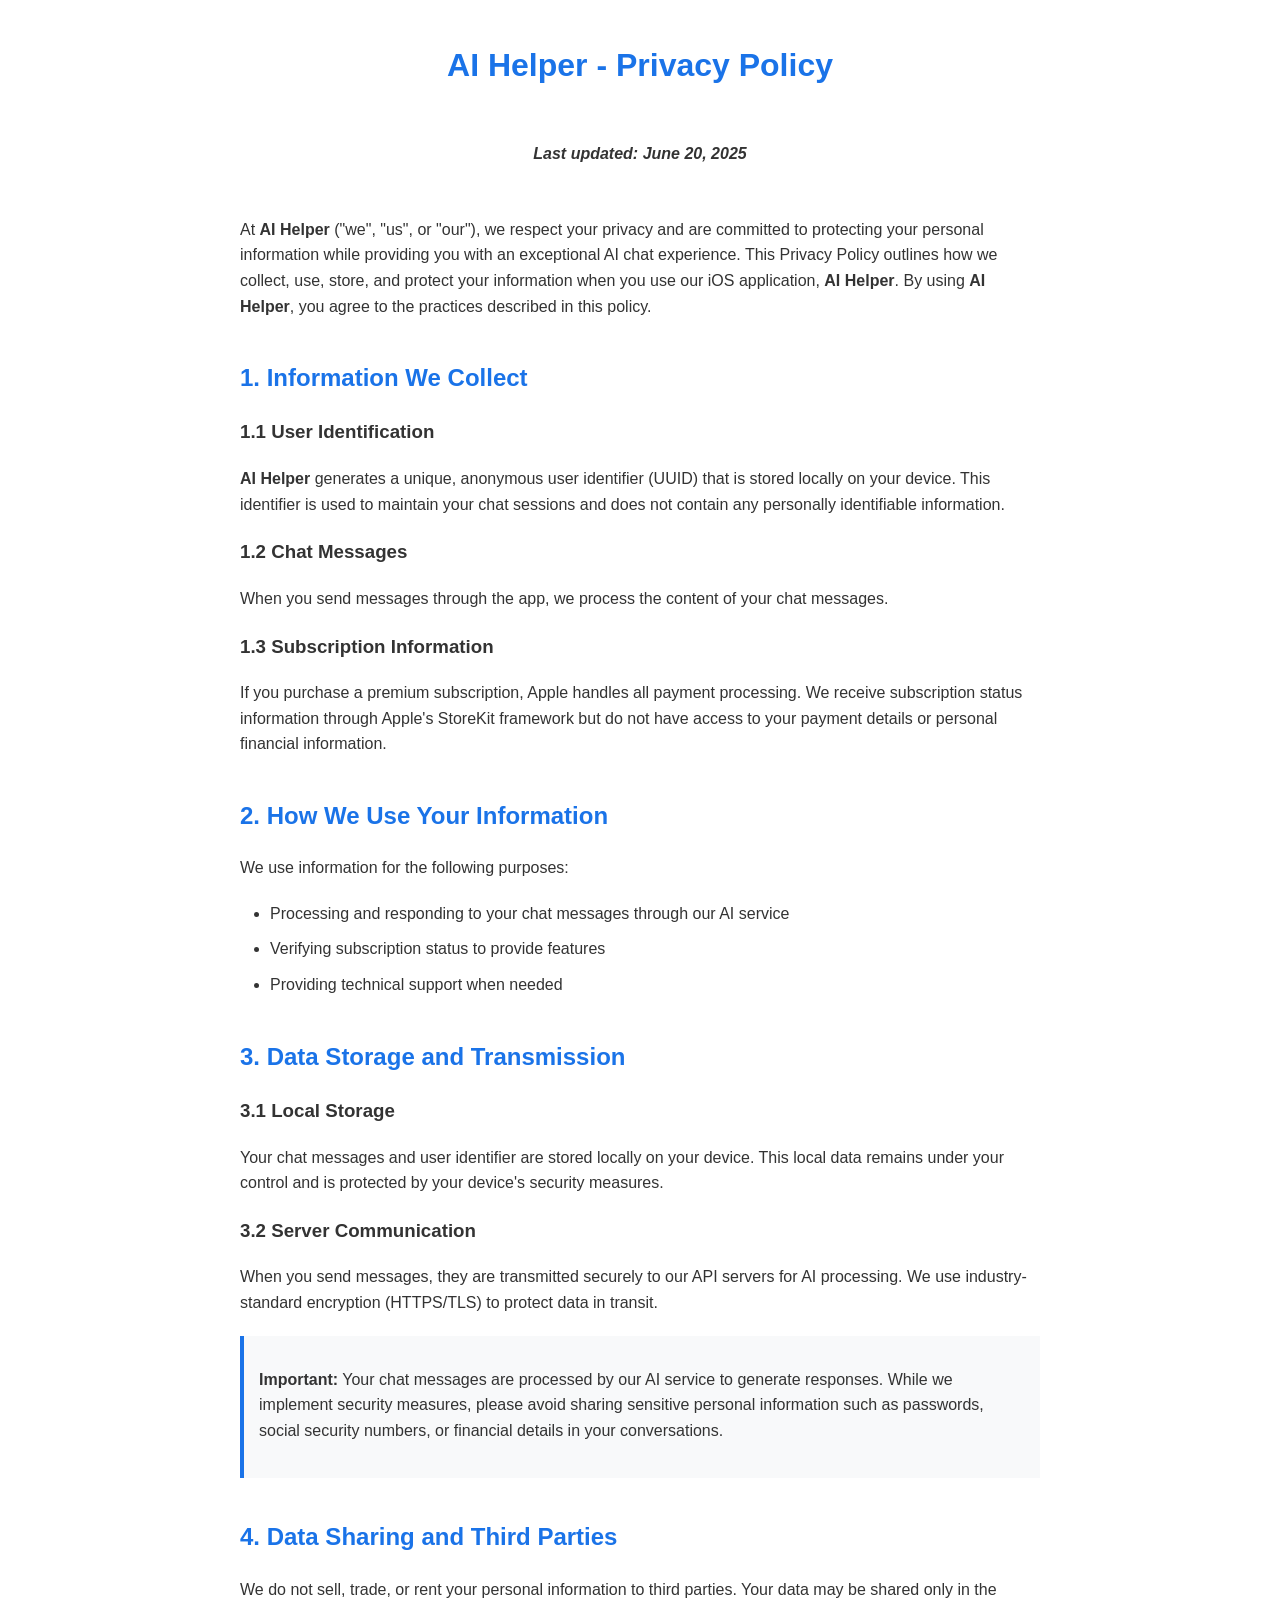
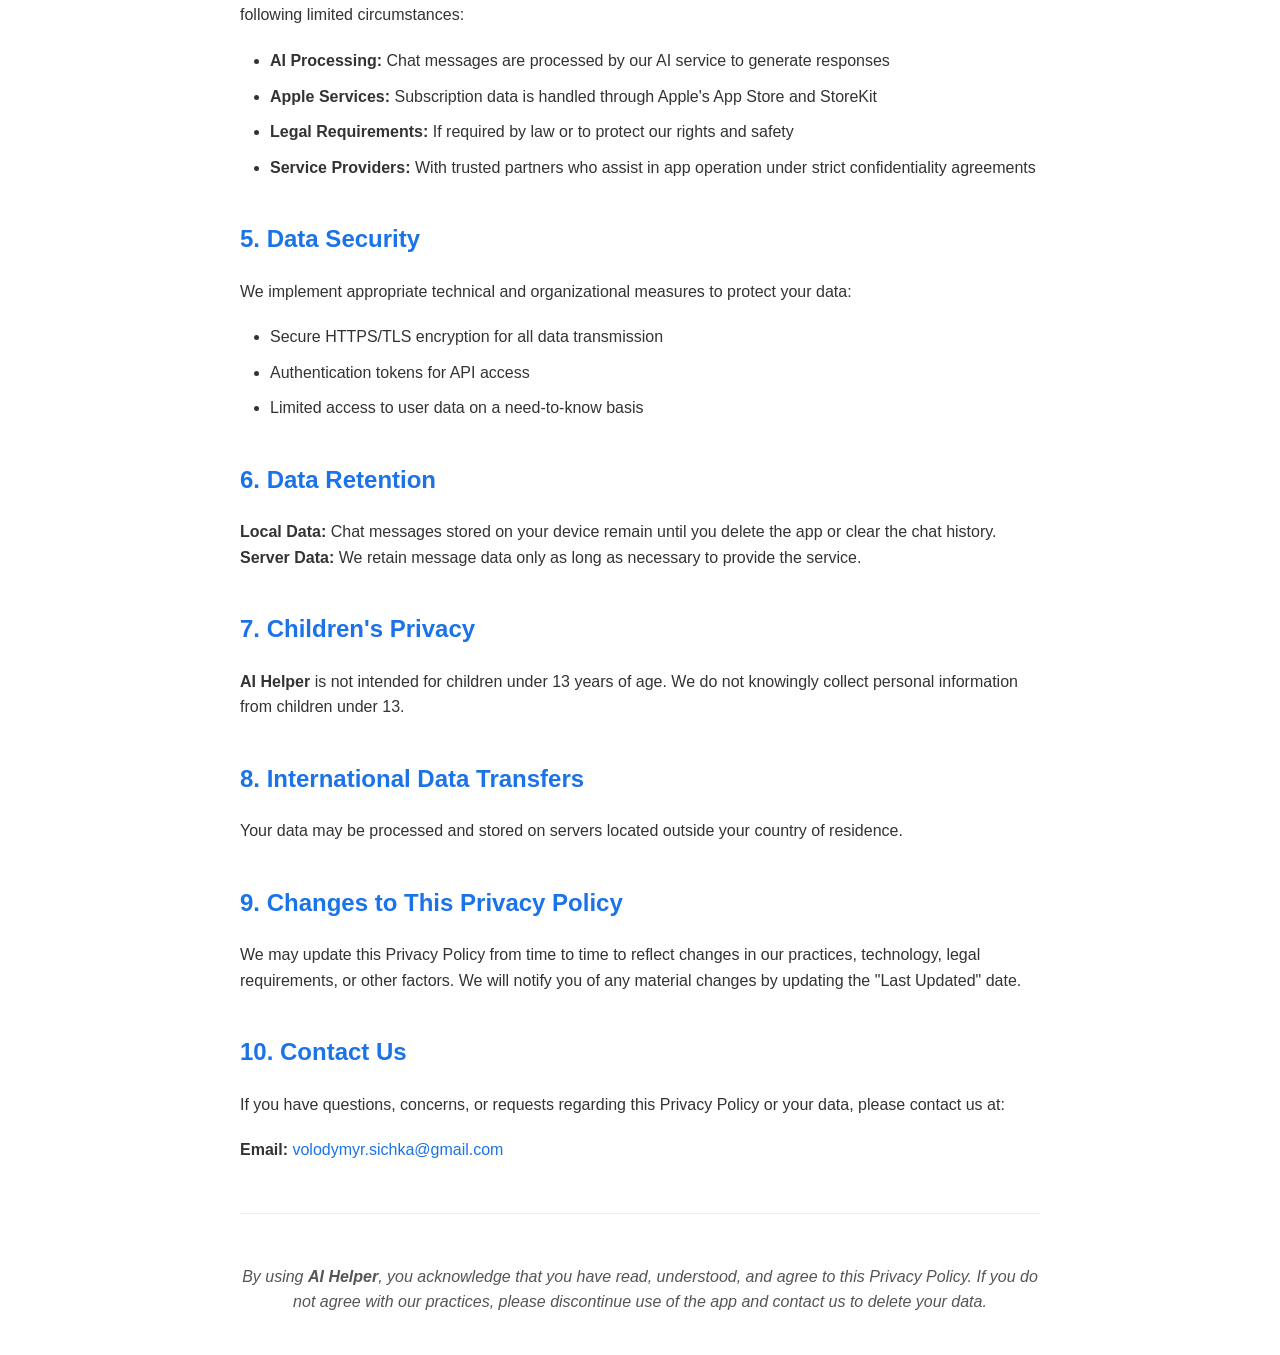
==== privacy-policy.html @ 9b52794e "Init." ====
<!DOCTYPE html>
<html lang="en">
  <head>
    <meta charset="UTF-8" />
    <meta name="viewport" content="width=device-width, initial-scale=1.0" />
    <title>AI Helper - Privacy Policy</title>
    <style>
      body {
        font-family: Arial, sans-serif;
        max-width: 800px;
        margin: 40px auto;
        padding: 0 40px;
        line-height: 1.6;
        color: #333;
      }
      h1,
      h2 {
        color: #1a73e8;
      }
      h1 {
        text-align: center;
        margin-bottom: 50px;
      }
      h2 {
        margin-top: 40px;
      }
      p {
        margin-bottom: 20px;
      }
      ul {
        margin-bottom: 20px;
        padding-left: 30px;
      }
      li {
        margin-bottom: 10px;
      }
      hr {
        margin: 50px 0;
        border: none;
        border-top: 1px solid #eee;
      }
      .last-updated {
        font-style: italic;
        text-align: center;
        margin-bottom: 50px;
      }
      .footer-note {
        font-style: italic;
        text-align: center;
        margin-top: 50px;
        color: #555;
      }
      a {
        color: #1a73e8;
        text-decoration: none;
      }
      a:hover {
        text-decoration: underline;
      }
      .highlight {
        background-color: #f8f9fa;
        padding: 15px;
        border-left: 4px solid #1a73e8;
        margin: 20px 0;
      }
    </style>
  </head>
  <body>
    <h1>AI Helper - Privacy Policy</h1>

    <p class="last-updated"><strong>Last updated: June 20, 2025</strong></p>

    <p>
      At <strong>AI Helper</strong> ("we", "us", or "our"), we respect your
      privacy and are committed to protecting your personal information while
      providing you with an exceptional AI chat experience. This Privacy Policy
      outlines how we collect, use, store, and protect your information when you
      use our iOS application, <strong>AI Helper</strong>. By using
      <strong>AI Helper</strong>, you agree to the practices described in this
      policy.
    </p>

    <h2>1. Information We Collect</h2>

    <h3>1.1 User Identification</h3>
    <p>
      <strong>AI Helper</strong> generates a unique, anonymous user identifier
      (UUID) that is stored locally on your device. This identifier is used to
      maintain your chat sessions and does not contain any personally
      identifiable information.
    </p>

    <h3>1.2 Chat Messages</h3>
    <p>
      When you send messages through the app, we process the content of your chat messages.
    </p>

    <h3>1.3 Subscription Information</h3>
    <p>
      If you purchase a premium subscription, Apple handles all payment
      processing. We receive subscription status information through Apple's
      StoreKit framework but do not have access to your payment details or
      personal financial information.
    </p>

    <h2>2. How We Use Your Information</h2>
    <p>
      We use information for the following purposes:
    </p>
    <ul>
      <li>
        Processing and responding to your chat messages through our AI service
      </li>
      <li>Verifying subscription status to provide features</li>
      <li>Providing technical support when needed</li>
    </ul>

    <h2>3. Data Storage and Transmission</h2>

    <h3>3.1 Local Storage</h3>
    <p>
      Your chat messages and user identifier are stored locally on your device.
      This local data remains under your control and is protected by your
      device's security measures.
    </p>

    <h3>3.2 Server Communication</h3>
    <p>
      When you send messages, they are transmitted securely to our API servers
      for AI processing. We use industry-standard
      encryption (HTTPS/TLS) to protect data in transit.
    </p>

    <div class="highlight">
      <p>
        <strong>Important:</strong> Your chat messages are processed by our AI
        service to generate responses. While we implement security measures,
        please avoid sharing sensitive personal information such as passwords,
        social security numbers, or financial details in your conversations.
      </p>
    </div>

    <h2>4. Data Sharing and Third Parties</h2>
    <p>
      We do not sell, trade, or rent your personal information to third parties.
      Your data may be shared only in the following limited circumstances:
    </p>
    <ul>
      <li>
        <strong>AI Processing:</strong> Chat messages are processed by our AI
        service to generate responses
      </li>
      <li>
        <strong>Apple Services:</strong> Subscription data is handled through
        Apple's App Store and StoreKit
      </li>
      <li>
        <strong>Legal Requirements:</strong> If required by law or to protect
        our rights and safety
      </li>
      <li>
        <strong>Service Providers:</strong> With trusted partners who assist in
        app operation under strict confidentiality agreements
      </li>
    </ul>

    <h2>5. Data Security</h2>
    <p>
      We implement appropriate technical and organizational measures to protect
      your data:
    </p>
    <ul>
      <li>Secure HTTPS/TLS encryption for all data transmission</li>
      <li>Authentication tokens for API access</li>
      <li>Limited access to user data on a need-to-know basis</li>
    </ul>

    <h2>6. Data Retention</h2>
    <p>
      <strong>Local Data:</strong> Chat messages stored on your device remain
      until you delete the app or clear the chat history.<br />
      <strong>Server Data:</strong> We retain message data only as long as
      necessary to provide the service.
    </p>

    <h2>7. Children's Privacy</h2>
    <p>
      <strong>AI Helper</strong> is not intended for children under 13 years of
      age. We do not knowingly collect personal information from children under
      13.
    </p>

    <h2>8. International Data Transfers</h2>
    <p>
      Your data may be processed and stored on servers located outside your
      country of residence.
    </p>

    <h2>9. Changes to This Privacy Policy</h2>
    <p>
      We may update this Privacy Policy from time to time to reflect changes in
      our practices, technology, legal requirements, or other factors. We will
      notify you of any material changes by updating the "Last Updated" date.
    </p>

    <h2>10. Contact Us</h2>
    <p>
      If you have questions, concerns, or requests regarding this Privacy Policy
      or your data, please contact us at:
    </p>
    <p>
      <strong>Email:</strong>
      <a href="mailto:volodymyr.sichka@gmail.com">volodymyr.sichka@gmail.com</a
      >
    </p>

    <hr />

    <p class="footer-note">
      <em>
        By using <strong>AI Helper</strong>, you acknowledge that you have read,
        understood, and agree to this Privacy Policy. If you do not agree with
        our practices, please discontinue use of the app and contact us to
        delete your data.
      </em>
    </p>
  </body>
</html>
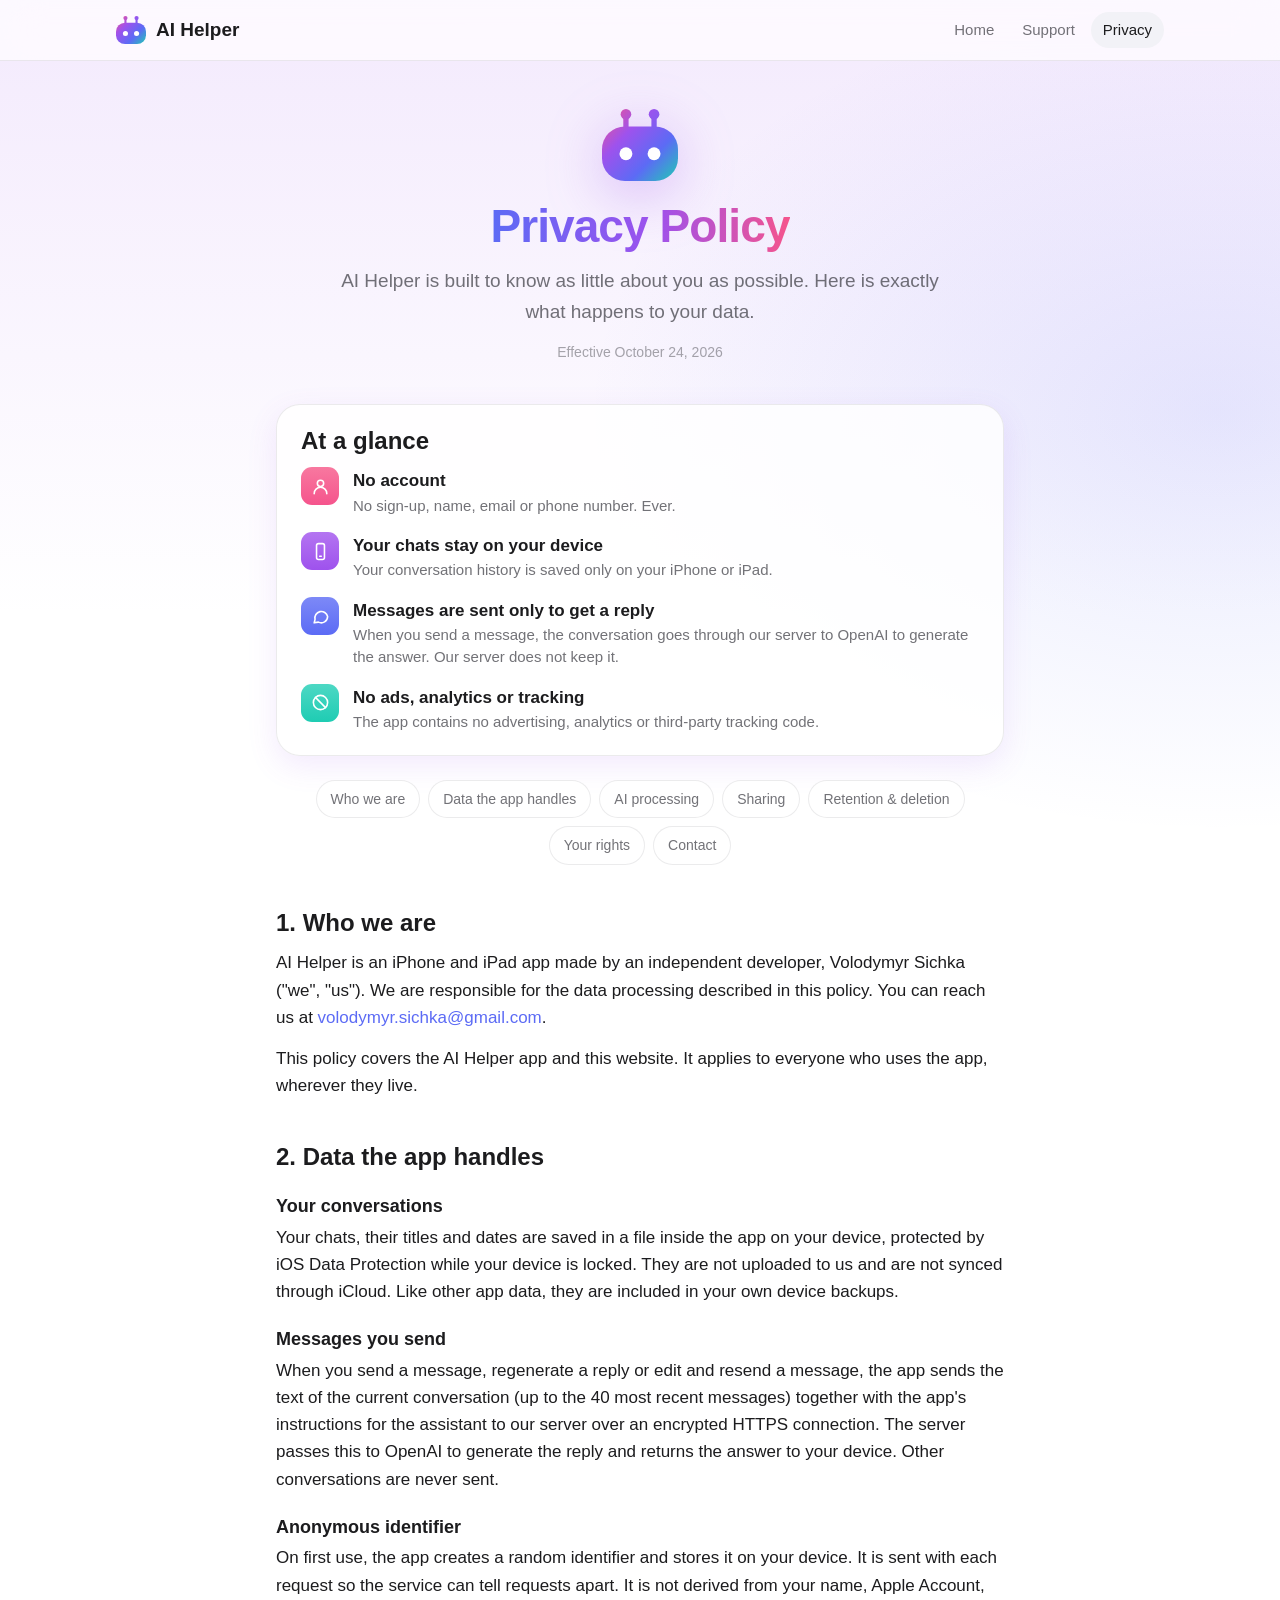
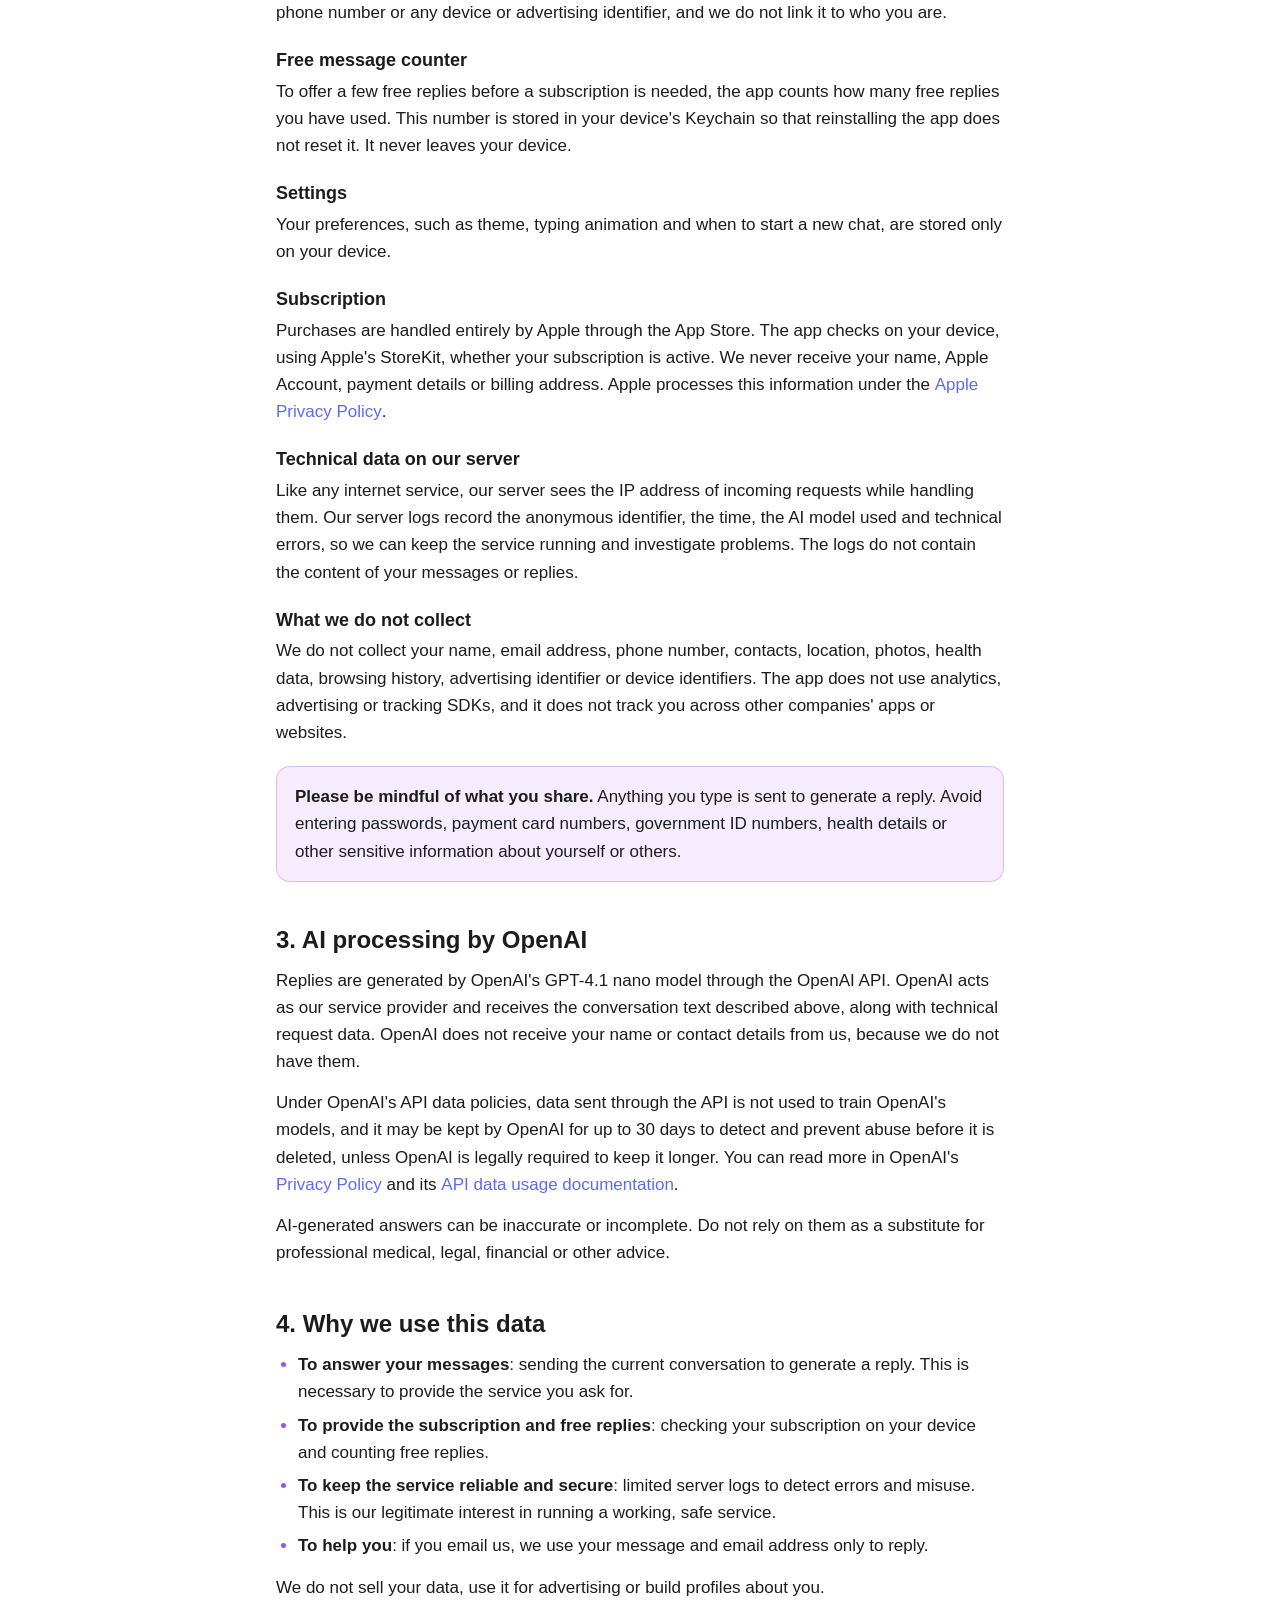
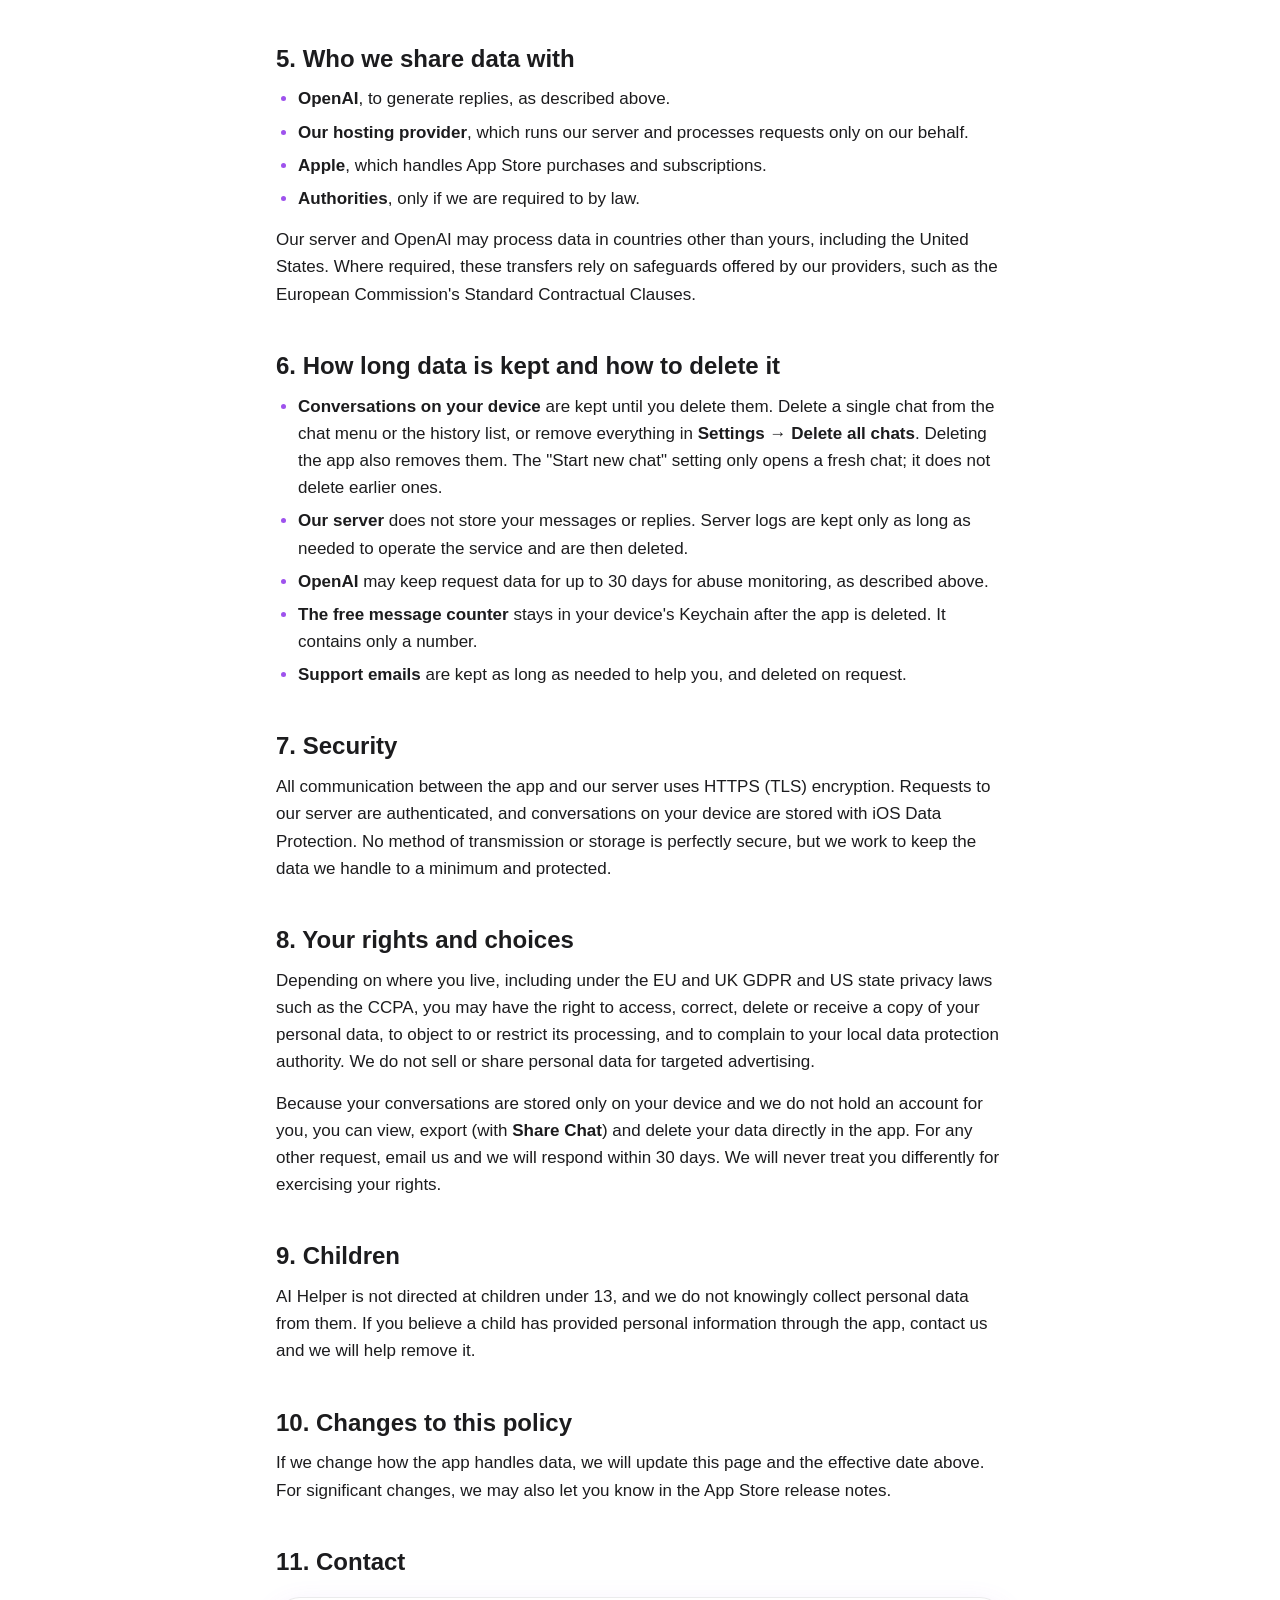
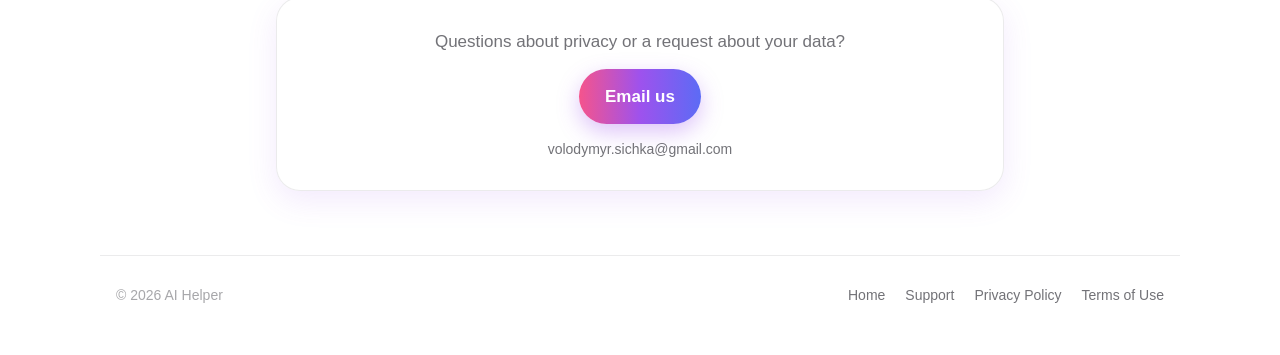
==== commit 932f3d1d: "Redesign privacy policy and support, add marketing page Match the app's brand palette, mascot and li" ====
--- a/privacy-policy.html
+++ b/privacy-policy.html
@@ -2,227 +2,170 @@
 <html lang="en">
   <head>
     <meta charset="UTF-8" />
-    <meta name="viewport" content="width=device-width, initial-scale=1.0" />
-    <title>AI Helper - Privacy Policy</title>
-    <style>
-      body {
-        font-family: Arial, sans-serif;
-        max-width: 800px;
-        margin: 40px auto;
-        padding: 0 40px;
-        line-height: 1.6;
-        color: #333;
-      }
-      h1,
-      h2 {
-        color: #1a73e8;
-      }
-      h1 {
-        text-align: center;
-        margin-bottom: 50px;
-      }
-      h2 {
-        margin-top: 40px;
-      }
-      p {
-        margin-bottom: 20px;
-      }
-      ul {
-        margin-bottom: 20px;
-        padding-left: 30px;
-      }
-      li {
-        margin-bottom: 10px;
-      }
-      hr {
-        margin: 50px 0;
-        border: none;
-        border-top: 1px solid #eee;
-      }
-      .last-updated {
-        font-style: italic;
-        text-align: center;
-        margin-bottom: 50px;
-      }
-      .footer-note {
-        font-style: italic;
-        text-align: center;
-        margin-top: 50px;
-        color: #555;
-      }
-      a {
-        color: #1a73e8;
-        text-decoration: none;
-      }
-      a:hover {
-        text-decoration: underline;
-      }
-      .highlight {
-        background-color: #f8f9fa;
-        padding: 15px;
-        border-left: 4px solid #1a73e8;
-        margin: 20px 0;
-      }
-    </style>
+    <meta name="viewport" content="width=device-width, initial-scale=1" />
+    <title>Privacy Policy · AI Helper</title>
+    <meta name="description" content="How AI Helper handles your data: no account, conversations stay on your device, and messages are sent only to generate replies." />
+    <meta name="theme-color" content="#ffffff" media="(prefers-color-scheme: light)" />
+    <meta name="theme-color" content="#000000" media="(prefers-color-scheme: dark)" />
+    <link rel="icon" type="image/svg+xml" href="assets/mascot.svg" />
+    <link rel="apple-touch-icon" href="assets/apple-touch-icon.png" />
+    <link rel="stylesheet" href="assets/style.css" />
   </head>
   <body>
-    <h1>AI Helper - Privacy Policy</h1>
+    <header class="site-header">
+      <div class="inner">
+        <a class="brand" href="marketing.html"><img src="assets/mascot.svg" alt="" /><span>AI Helper</span></a>
+        <nav class="site-nav" aria-label="Main">
+          <a href="marketing.html">Home</a>
+          <a href="support.html">Support</a>
+          <a href="privacy-policy.html" aria-current="page">Privacy</a>
+        </nav>
+      </div>
+    </header>
 
-    <p class="last-updated"><strong>Last updated: June 20, 2025</strong></p>
+    <main class="page">
+      <div class="page-hero">
+        <img class="mascot" src="assets/mascot.svg" alt="" />
+        <h1><span class="gradient-text">Privacy Policy</span></h1>
+        <p class="lead">AI Helper is built to know as little about you as possible. Here is exactly what happens to your data.</p>
+        <p class="meta">Effective October 24, 2026</p>
+      </div>
 
-    <p>
-      At <strong>AI Helper</strong> ("we", "us", or "our"), we respect your
-      privacy and are committed to protecting your personal information while
-      providing you with an exceptional AI chat experience. This Privacy Policy
-      outlines how we collect, use, store, and protect your information when you
-      use our iOS application, <strong>AI Helper</strong>. By using
-      <strong>AI Helper</strong>, you agree to the practices described in this
-      policy.
-    </p>
+      <section class="card" aria-labelledby="glance">
+        <h2 id="glance">At a glance</h2>
+        <ul class="feature-list">
+          <li>
+            <span class="icon-tile tile-pink" aria-hidden="true">
+              <svg viewBox="0 0 24 24" fill="none" stroke="currentColor" stroke-width="2" stroke-linecap="round" stroke-linejoin="round"><circle cx="12" cy="8" r="4" /><path d="M4 21a8 8 0 0 1 16 0" /></svg>
+            </span>
+            <span><span class="title">No account</span><span class="subtitle">No sign-up, name, email or phone number. Ever.</span></span>
+          </li>
+          <li>
+            <span class="icon-tile tile-purple" aria-hidden="true">
+              <svg viewBox="0 0 24 24" fill="none" stroke="currentColor" stroke-width="2" stroke-linecap="round" stroke-linejoin="round"><rect x="7" y="2" width="10" height="20" rx="2.5" /><path d="M11 18h2" /></svg>
+            </span>
+            <span><span class="title">Your chats stay on your device</span><span class="subtitle">Your conversation history is saved only on your iPhone or iPad.</span></span>
+          </li>
+          <li>
+            <span class="icon-tile tile-indigo" aria-hidden="true">
+              <svg viewBox="0 0 24 24" fill="none" stroke="currentColor" stroke-width="2" stroke-linecap="round" stroke-linejoin="round"><path d="M21 12a8 8 0 0 1-11.6 7.1L4 20l1.1-4.4A8 8 0 1 1 21 12z" /></svg>
+            </span>
+            <span><span class="title">Messages are sent only to get a reply</span><span class="subtitle">When you send a message, the conversation goes through our server to OpenAI to generate the answer. Our server does not keep it.</span></span>
+          </li>
+          <li>
+            <span class="icon-tile tile-teal" aria-hidden="true">
+              <svg viewBox="0 0 24 24" fill="none" stroke="currentColor" stroke-width="2" stroke-linecap="round" stroke-linejoin="round"><circle cx="12" cy="12" r="9" /><path d="M5.6 5.6l12.8 12.8" /></svg>
+            </span>
+            <span><span class="title">No ads, analytics or tracking</span><span class="subtitle">The app contains no advertising, analytics or third-party tracking code.</span></span>
+          </li>
+        </ul>
+      </section>
 
-    <h2>1. Information We Collect</h2>
+      <ul class="toc" aria-label="Sections">
+        <li><a href="#who-we-are">Who we are</a></li>
+        <li><a href="#data">Data the app handles</a></li>
+        <li><a href="#ai">AI processing</a></li>
+        <li><a href="#sharing">Sharing</a></li>
+        <li><a href="#retention">Retention &amp; deletion</a></li>
+        <li><a href="#rights">Your rights</a></li>
+        <li><a href="#contact">Contact</a></li>
+      </ul>
 
-    <h3>1.1 User Identification</h3>
-    <p>
-      <strong>AI Helper</strong> generates a unique, anonymous user identifier
-      (UUID) that is stored locally on your device. This identifier is used to
-      maintain your chat sessions and does not contain any personally
-      identifiable information.
-    </p>
+      <h2 id="who-we-are">1. Who we are</h2>
+      <p>AI Helper is an iPhone and iPad app made by an independent developer, Volodymyr Sichka ("we", "us"). We are responsible for the data processing described in this policy. You can reach us at <a href="mailto:volodymyr.sichka@gmail.com">volodymyr.sichka@gmail.com</a>.</p>
+      <p>This policy covers the AI Helper app and this website. It applies to everyone who uses the app, wherever they live.</p>
 
-    <h3>1.2 Chat Messages</h3>
-    <p>
-      When you send messages through the app, we process the content of your chat messages.
-    </p>
+      <h2 id="data">2. Data the app handles</h2>
 
-    <h3>1.3 Subscription Information</h3>
-    <p>
-      If you purchase a premium subscription, Apple handles all payment
-      processing. We receive subscription status information through Apple's
-      StoreKit framework but do not have access to your payment details or
-      personal financial information.
-    </p>
+      <h3>Your conversations</h3>
+      <p>Your chats, their titles and dates are saved in a file inside the app on your device, protected by iOS Data Protection while your device is locked. They are not uploaded to us and are not synced through iCloud. Like other app data, they are included in your own device backups.</p>
 
-    <h2>2. How We Use Your Information</h2>
-    <p>
-      We use information for the following purposes:
-    </p>
-    <ul>
-      <li>
-        Processing and responding to your chat messages through our AI service
-      </li>
-      <li>Verifying subscription status to provide features</li>
-      <li>Providing technical support when needed</li>
-    </ul>
+      <h3>Messages you send</h3>
+      <p>When you send a message, regenerate a reply or edit and resend a message, the app sends the text of the current conversation (up to the 40 most recent messages) together with the app's instructions for the assistant to our server over an encrypted HTTPS connection. The server passes this to OpenAI to generate the reply and returns the answer to your device. Other conversations are never sent.</p>
 
-    <h2>3. Data Storage and Transmission</h2>
+      <h3>Anonymous identifier</h3>
+      <p>On first use, the app creates a random identifier and stores it on your device. It is sent with each request so the service can tell requests apart. It is not derived from your name, Apple Account, phone number or any device or advertising identifier, and we do not link it to who you are.</p>
 
-    <h3>3.1 Local Storage</h3>
-    <p>
-      Your chat messages and user identifier are stored locally on your device.
-      This local data remains under your control and is protected by your
-      device's security measures.
-    </p>
+      <h3>Free message counter</h3>
+      <p>To offer a few free replies before a subscription is needed, the app counts how many free replies you have used. This number is stored in your device's Keychain so that reinstalling the app does not reset it. It never leaves your device.</p>
 
-    <h3>3.2 Server Communication</h3>
-    <p>
-      When you send messages, they are transmitted securely to our API servers
-      for AI processing. We use industry-standard
-      encryption (HTTPS/TLS) to protect data in transit.
-    </p>
+      <h3>Settings</h3>
+      <p>Your preferences, such as theme, typing animation and when to start a new chat, are stored only on your device.</p>
 
-    <div class="highlight">
-      <p>
-        <strong>Important:</strong> Your chat messages are processed by our AI
-        service to generate responses. While we implement security measures,
-        please avoid sharing sensitive personal information such as passwords,
-        social security numbers, or financial details in your conversations.
-      </p>
-    </div>
+      <h3>Subscription</h3>
+      <p>Purchases are handled entirely by Apple through the App Store. The app checks on your device, using Apple's StoreKit, whether your subscription is active. We never receive your name, Apple Account, payment details or billing address. Apple processes this information under the <a href="https://www.apple.com/legal/privacy/">Apple Privacy Policy</a>.</p>
 
-    <h2>4. Data Sharing and Third Parties</h2>
-    <p>
-      We do not sell, trade, or rent your personal information to third parties.
-      Your data may be shared only in the following limited circumstances:
-    </p>
-    <ul>
-      <li>
-        <strong>AI Processing:</strong> Chat messages are processed by our AI
-        service to generate responses
-      </li>
-      <li>
-        <strong>Apple Services:</strong> Subscription data is handled through
-        Apple's App Store and StoreKit
-      </li>
-      <li>
-        <strong>Legal Requirements:</strong> If required by law or to protect
-        our rights and safety
-      </li>
-      <li>
-        <strong>Service Providers:</strong> With trusted partners who assist in
-        app operation under strict confidentiality agreements
-      </li>
-    </ul>
+      <h3>Technical data on our server</h3>
+      <p>Like any internet service, our server sees the IP address of incoming requests while handling them. Our server logs record the anonymous identifier, the time, the AI model used and technical errors, so we can keep the service running and investigate problems. The logs do not contain the content of your messages or replies.</p>
 
-    <h2>5. Data Security</h2>
-    <p>
-      We implement appropriate technical and organizational measures to protect
-      your data:
-    </p>
-    <ul>
-      <li>Secure HTTPS/TLS encryption for all data transmission</li>
-      <li>Authentication tokens for API access</li>
-      <li>Limited access to user data on a need-to-know basis</li>
-    </ul>
+      <h3>What we do not collect</h3>
+      <p>We do not collect your name, email address, phone number, contacts, location, photos, health data, browsing history, advertising identifier or device identifiers. The app does not use analytics, advertising or tracking SDKs, and it does not track you across other companies' apps or websites.</p>
 
-    <h2>6. Data Retention</h2>
-    <p>
-      <strong>Local Data:</strong> Chat messages stored on your device remain
-      until you delete the app or clear the chat history.<br />
-      <strong>Server Data:</strong> We retain message data only as long as
-      necessary to provide the service.
-    </p>
+      <div class="callout">
+        <p><strong>Please be mindful of what you share.</strong> Anything you type is sent to generate a reply. Avoid entering passwords, payment card numbers, government ID numbers, health details or other sensitive information about yourself or others.</p>
+      </div>
 
-    <h2>7. Children's Privacy</h2>
-    <p>
-      <strong>AI Helper</strong> is not intended for children under 13 years of
-      age. We do not knowingly collect personal information from children under
-      13.
-    </p>
+      <h2 id="ai">3. AI processing by OpenAI</h2>
+      <p>Replies are generated by OpenAI's GPT-4.1 nano model through the OpenAI API. OpenAI acts as our service provider and receives the conversation text described above, along with technical request data. OpenAI does not receive your name or contact details from us, because we do not have them.</p>
+      <p>Under OpenAI's API data policies, data sent through the API is not used to train OpenAI's models, and it may be kept by OpenAI for up to 30 days to detect and prevent abuse before it is deleted, unless OpenAI is legally required to keep it longer. You can read more in OpenAI's <a href="https://openai.com/policies/privacy-policy/">Privacy Policy</a> and its <a href="https://platform.openai.com/docs/guides/your-data">API data usage documentation</a>.</p>
+      <p>AI-generated answers can be inaccurate or incomplete. Do not rely on them as a substitute for professional medical, legal, financial or other advice.</p>
 
-    <h2>8. International Data Transfers</h2>
-    <p>
-      Your data may be processed and stored on servers located outside your
-      country of residence.
-    </p>
+      <h2 id="purposes">4. Why we use this data</h2>
+      <ul>
+        <li><strong>To answer your messages</strong>: sending the current conversation to generate a reply. This is necessary to provide the service you ask for.</li>
+        <li><strong>To provide the subscription and free replies</strong>: checking your subscription on your device and counting free replies.</li>
+        <li><strong>To keep the service reliable and secure</strong>: limited server logs to detect errors and misuse. This is our legitimate interest in running a working, safe service.</li>
+        <li><strong>To help you</strong>: if you email us, we use your message and email address only to reply.</li>
+      </ul>
+      <p>We do not sell your data, use it for advertising or build profiles about you.</p>
 
-    <h2>9. Changes to This Privacy Policy</h2>
-    <p>
-      We may update this Privacy Policy from time to time to reflect changes in
-      our practices, technology, legal requirements, or other factors. We will
-      notify you of any material changes by updating the "Last Updated" date.
-    </p>
+      <h2 id="sharing">5. Who we share data with</h2>
+      <ul>
+        <li><strong>OpenAI</strong>, to generate replies, as described above.</li>
+        <li><strong>Our hosting provider</strong>, which runs our server and processes requests only on our behalf.</li>
+        <li><strong>Apple</strong>, which handles App Store purchases and subscriptions.</li>
+        <li><strong>Authorities</strong>, only if we are required to by law.</li>
+      </ul>
+      <p>Our server and OpenAI may process data in countries other than yours, including the United States. Where required, these transfers rely on safeguards offered by our providers, such as the European Commission's Standard Contractual Clauses.</p>
 
-    <h2>10. Contact Us</h2>
-    <p>
-      If you have questions, concerns, or requests regarding this Privacy Policy
-      or your data, please contact us at:
-    </p>
-    <p>
-      <strong>Email:</strong>
-      <a href="mailto:volodymyr.sichka@gmail.com">volodymyr.sichka@gmail.com</a
-      >
-    </p>
+      <h2 id="retention">6. How long data is kept and how to delete it</h2>
+      <ul>
+        <li><strong>Conversations on your device</strong> are kept until you delete them. Delete a single chat from the chat menu or the history list, or remove everything in <strong>Settings → Delete all chats</strong>. Deleting the app also removes them. The "Start new chat" setting only opens a fresh chat; it does not delete earlier ones.</li>
+        <li><strong>Our server</strong> does not store your messages or replies. Server logs are kept only as long as needed to operate the service and are then deleted.</li>
+        <li><strong>OpenAI</strong> may keep request data for up to 30 days for abuse monitoring, as described above.</li>
+        <li><strong>The free message counter</strong> stays in your device's Keychain after the app is deleted. It contains only a number.</li>
+        <li><strong>Support emails</strong> are kept as long as needed to help you, and deleted on request.</li>
+      </ul>
 
-    <hr />
+      <h2 id="security">7. Security</h2>
+      <p>All communication between the app and our server uses HTTPS (TLS) encryption. Requests to our server are authenticated, and conversations on your device are stored with iOS Data Protection. No method of transmission or storage is perfectly secure, but we work to keep the data we handle to a minimum and protected.</p>
 
-    <p class="footer-note">
-      <em>
-        By using <strong>AI Helper</strong>, you acknowledge that you have read,
-        understood, and agree to this Privacy Policy. If you do not agree with
-        our practices, please discontinue use of the app and contact us to
-        delete your data.
-      </em>
-    </p>
+      <h2 id="rights">8. Your rights and choices</h2>
+      <p>Depending on where you live, including under the EU and UK GDPR and US state privacy laws such as the CCPA, you may have the right to access, correct, delete or receive a copy of your personal data, to object to or restrict its processing, and to complain to your local data protection authority. We do not sell or share personal data for targeted advertising.</p>
+      <p>Because your conversations are stored only on your device and we do not hold an account for you, you can view, export (with <strong>Share Chat</strong>) and delete your data directly in the app. For any other request, email us and we will respond within 30 days. We will never treat you differently for exercising your rights.</p>
+
+      <h2 id="children">9. Children</h2>
+      <p>AI Helper is not directed at children under 13, and we do not knowingly collect personal data from them. If you believe a child has provided personal information through the app, contact us and we will help remove it.</p>
+
+      <h2 id="changes">10. Changes to this policy</h2>
+      <p>If we change how the app handles data, we will update this page and the effective date above. For significant changes, we may also let you know in the App Store release notes.</p>
+
+      <h2 id="contact">11. Contact</h2>
+      <section class="card contact-card">
+        <p>Questions about privacy or a request about your data?</p>
+        <a class="button" href="mailto:volodymyr.sichka@gmail.com?subject=AI%20Helper%20Privacy">Email us</a>
+        <p class="meta">volodymyr.sichka@gmail.com</p>
+      </section>
+    </main>
+
+    <footer class="site-footer">
+      <span>© 2026 AI Helper</span>
+      <nav aria-label="Footer">
+        <a href="marketing.html">Home</a>
+        <a href="support.html">Support</a>
+        <a href="privacy-policy.html">Privacy Policy</a>
+        <a href="https://www.apple.com/legal/internet-services/itunes/dev/stdeula/">Terms of Use</a>
+      </nav>
+    </footer>
   </body>
 </html>
--- a/assets/style.css
+++ b/assets/style.css
@@ -0,0 +1,749 @@
+/* Shared styles for the AI Helper pages. Colours mirror Theme.swift in the app. */
+
+:root {
+  --orange: #ff9433;
+  --pink: #f5548c;
+  --purple: #9e52ed;
+  --indigo: #5c6bf5;
+  --blue: #339ef2;
+  --teal: #1fccb3;
+
+  --brand-gradient: linear-gradient(135deg, var(--pink), var(--purple), var(--indigo), var(--blue), var(--teal));
+  --cta-gradient: linear-gradient(90deg, var(--pink), var(--purple), var(--indigo));
+  --headline-gradient: linear-gradient(90deg, var(--indigo), var(--purple) 55%, var(--pink));
+
+  --bg: #ffffff;
+  --bg-secondary: #f2f2f7;
+  --card: rgba(255, 255, 255, 0.82);
+  --card-border: rgba(60, 60, 67, 0.1);
+  --text: #1c1c1e;
+  --text-secondary: rgba(60, 60, 67, 0.72);
+  --text-tertiary: rgba(60, 60, 67, 0.45);
+  --link: var(--indigo);
+  --wash-top: rgba(245, 84, 140, 0.16);
+  --wash-mid: rgba(158, 82, 237, 0.12);
+  --wash-side: rgba(92, 107, 245, 0.14);
+  --shadow: 0 10px 30px rgba(158, 82, 237, 0.12);
+
+  --radius-card: 24px;
+  --radius-row: 14px;
+  --content-width: 760px;
+  --wide-width: 1080px;
+
+  --font-text: -apple-system, BlinkMacSystemFont, "SF Pro Text", "Segoe UI", Roboto, "Helvetica Neue", Arial, sans-serif;
+  --font-rounded: ui-rounded, "SF Pro Rounded", -apple-system, BlinkMacSystemFont, "Segoe UI", Roboto, "Helvetica Neue", Arial, sans-serif;
+
+  color-scheme: light dark;
+}
+
+@media (prefers-color-scheme: dark) {
+  :root {
+    --bg: #000000;
+    --bg-secondary: #1c1c1e;
+    --card: rgba(28, 28, 30, 0.82);
+    --card-border: rgba(235, 235, 245, 0.1);
+    --text: #f2f2f7;
+    --text-secondary: rgba(235, 235, 245, 0.68);
+    --text-tertiary: rgba(235, 235, 245, 0.4);
+    --link: #8f9bff;
+    --wash-top: rgba(245, 84, 140, 0.14);
+    --wash-mid: rgba(158, 82, 237, 0.2);
+    --wash-side: rgba(92, 107, 245, 0.16);
+    --shadow: 0 10px 30px rgba(0, 0, 0, 0.4);
+  }
+}
+
+*,
+*::before,
+*::after {
+  box-sizing: border-box;
+}
+
+html {
+  -webkit-text-size-adjust: 100%;
+  scroll-behavior: smooth;
+}
+
+body {
+  margin: 0;
+  min-height: 100vh;
+  font-family: var(--font-text);
+  font-size: 17px;
+  line-height: 1.6;
+  color: var(--text);
+  background-color: var(--bg);
+  background-image:
+    radial-gradient(900px 520px at 12% -8%, var(--wash-top), transparent 70%),
+    radial-gradient(900px 600px at 95% 8%, var(--wash-side), transparent 70%),
+    linear-gradient(180deg, var(--wash-mid), transparent 620px);
+  background-repeat: no-repeat;
+  -webkit-font-smoothing: antialiased;
+  overflow-x: hidden;
+}
+
+a {
+  color: var(--link);
+  text-decoration: none;
+  font-weight: 500;
+}
+
+a:hover {
+  text-decoration: underline;
+}
+
+a:focus-visible,
+summary:focus-visible {
+  outline: 3px solid var(--indigo);
+  outline-offset: 3px;
+  border-radius: 6px;
+}
+
+img {
+  max-width: 100%;
+  height: auto;
+}
+
+/* Header and footer */
+
+.site-header {
+  position: sticky;
+  top: 0;
+  z-index: 10;
+  backdrop-filter: saturate(180%) blur(20px);
+  -webkit-backdrop-filter: saturate(180%) blur(20px);
+  background: color-mix(in srgb, var(--bg) 70%, transparent);
+  border-bottom: 0.5px solid var(--card-border);
+}
+
+.site-header .inner {
+  max-width: var(--wide-width);
+  margin: 0 auto;
+  padding: 12px 16px;
+  display: flex;
+  align-items: center;
+  justify-content: space-between;
+  gap: 16px;
+}
+
+.brand {
+  display: inline-flex;
+  align-items: center;
+  gap: 10px;
+  color: var(--text);
+  font-family: var(--font-rounded);
+  font-weight: 700;
+  font-size: 19px;
+}
+
+.brand:hover {
+  text-decoration: none;
+}
+
+.brand img {
+  width: 30px;
+  height: auto;
+}
+
+.site-nav {
+  display: flex;
+  gap: 4px;
+  font-size: 15px;
+}
+
+.site-nav a {
+  color: var(--text-secondary);
+  padding: 6px 12px;
+  border-radius: 999px;
+}
+
+.site-nav a:hover {
+  text-decoration: none;
+  color: var(--text);
+  background: var(--bg-secondary);
+}
+
+.site-nav a[aria-current="page"] {
+  color: var(--text);
+  background: var(--bg-secondary);
+}
+
+.site-footer {
+  max-width: var(--wide-width);
+  margin: 64px auto 0;
+  padding: 28px 16px 48px;
+  border-top: 0.5px solid var(--card-border);
+  display: flex;
+  flex-wrap: wrap;
+  gap: 12px 24px;
+  justify-content: space-between;
+  font-size: 14px;
+  color: var(--text-tertiary);
+}
+
+.site-footer nav {
+  display: flex;
+  flex-wrap: wrap;
+  gap: 8px 20px;
+}
+
+.site-footer a {
+  color: var(--text-secondary);
+}
+
+/* Reading pages (privacy, support) */
+
+.page {
+  max-width: var(--content-width);
+  margin: 0 auto;
+  padding: 48px 16px 0;
+}
+
+.page-hero {
+  text-align: center;
+  margin-bottom: 40px;
+}
+
+.page-hero .mascot {
+  width: 76px;
+  margin: 0 auto 18px;
+  display: block;
+  filter: drop-shadow(0 12px 28px rgba(158, 82, 237, 0.35));
+}
+
+h1,
+h2,
+h3 {
+  font-family: var(--font-rounded);
+  line-height: 1.2;
+  color: var(--text);
+}
+
+h1 {
+  font-size: clamp(34px, 6vw, 46px);
+  font-weight: 800;
+  letter-spacing: -0.02em;
+  margin: 0 0 12px;
+}
+
+h2 {
+  font-size: 24px;
+  font-weight: 700;
+  margin: 44px 0 12px;
+  scroll-margin-top: 80px;
+}
+
+h3 {
+  font-size: 18px;
+  font-weight: 700;
+  margin: 24px 0 6px;
+}
+
+.gradient-text {
+  background: var(--headline-gradient);
+  -webkit-background-clip: text;
+  background-clip: text;
+  color: transparent;
+}
+
+.lead {
+  font-size: 19px;
+  color: var(--text-secondary);
+  margin: 0 auto;
+  max-width: 600px;
+}
+
+.meta {
+  margin-top: 14px;
+  font-size: 14px;
+  color: var(--text-tertiary);
+}
+
+p {
+  margin: 0 0 14px;
+}
+
+ul,
+ol {
+  margin: 0 0 14px;
+  padding-left: 22px;
+}
+
+li {
+  margin-bottom: 6px;
+}
+
+li::marker {
+  color: var(--purple);
+}
+
+strong {
+  font-weight: 600;
+}
+
+.card {
+  background: var(--card);
+  border: 0.5px solid var(--card-border);
+  border-radius: var(--radius-card);
+  box-shadow: var(--shadow);
+  padding: 22px 24px;
+  margin: 20px 0;
+}
+
+.card > :last-child {
+  margin-bottom: 0;
+}
+
+.card h2:first-child,
+.card h3:first-child {
+  margin-top: 0;
+}
+
+.callout {
+  border-radius: var(--radius-row);
+  padding: 16px 18px;
+  margin: 20px 0;
+  background: color-mix(in srgb, var(--purple) 10%, transparent);
+  border: 0.5px solid color-mix(in srgb, var(--purple) 30%, transparent);
+}
+
+.callout > :last-child {
+  margin-bottom: 0;
+}
+
+/* Feature rows, as on the paywall */
+
+.feature-list {
+  display: grid;
+  gap: 16px;
+  list-style: none;
+  padding: 0;
+  margin: 0;
+}
+
+.feature-list li {
+  display: flex;
+  align-items: flex-start;
+  gap: 14px;
+  margin: 0;
+}
+
+.feature-list .title {
+  display: block;
+  font-weight: 600;
+}
+
+.feature-list .subtitle {
+  display: block;
+  font-size: 15px;
+  color: var(--text-secondary);
+  line-height: 1.45;
+}
+
+.icon-tile {
+  flex: none;
+  width: 38px;
+  height: 38px;
+  border-radius: 11px;
+  display: grid;
+  place-items: center;
+  color: #fff;
+}
+
+.icon-tile svg {
+  width: 19px;
+  height: 19px;
+}
+
+.tile-orange { background: linear-gradient(180deg, #ffa95c, var(--orange)); }
+.tile-pink { background: linear-gradient(180deg, #f8789f, var(--pink)); }
+.tile-purple { background: linear-gradient(180deg, #b475f1, var(--purple)); }
+.tile-indigo { background: linear-gradient(180deg, #7d89f7, var(--indigo)); }
+.tile-blue { background: linear-gradient(180deg, #62b4f5, var(--blue)); }
+.tile-teal { background: linear-gradient(180deg, #4dd8c4, var(--teal)); }
+
+/* Table of contents */
+
+.toc {
+  display: flex;
+  flex-wrap: wrap;
+  gap: 8px;
+  justify-content: center;
+  margin: 24px 0 0;
+  padding: 0;
+  list-style: none;
+}
+
+.toc li {
+  margin: 0;
+}
+
+.toc a {
+  display: inline-block;
+  padding: 7px 14px;
+  border-radius: 999px;
+  background: var(--card);
+  border: 0.5px solid var(--card-border);
+  color: var(--text-secondary);
+  font-size: 14px;
+}
+
+.toc a:hover {
+  color: var(--text);
+  text-decoration: none;
+}
+
+.chips {
+  display: flex;
+  flex-wrap: wrap;
+  gap: 8px;
+  margin: 22px 0 0;
+  padding: 0;
+  list-style: none;
+}
+
+.chips li {
+  margin: 0;
+  padding: 7px 14px;
+  border-radius: 999px;
+  background: var(--card);
+  border: 0.5px solid var(--card-border);
+  color: var(--text-secondary);
+  font-size: 14px;
+}
+
+@media (max-width: 860px) {
+  .chips {
+    justify-content: center;
+  }
+
+  .split > div {
+    text-align: center;
+  }
+}
+
+/* FAQ */
+
+.faq {
+  display: grid;
+  gap: 10px;
+}
+
+.faq details {
+  background: var(--card);
+  border: 0.5px solid var(--card-border);
+  border-radius: var(--radius-row);
+  padding: 0 18px;
+}
+
+.faq summary {
+  cursor: pointer;
+  list-style: none;
+  padding: 15px 28px 15px 0;
+  font-weight: 600;
+  position: relative;
+}
+
+.faq summary::-webkit-details-marker {
+  display: none;
+}
+
+.faq summary::after {
+  content: "";
+  position: absolute;
+  right: 4px;
+  top: 50%;
+  width: 8px;
+  height: 8px;
+  border-right: 2px solid var(--text-tertiary);
+  border-bottom: 2px solid var(--text-tertiary);
+  transform: translateY(-70%) rotate(45deg);
+  transition: transform 0.2s ease;
+}
+
+.faq details[open] summary::after {
+  transform: translateY(-30%) rotate(-135deg);
+}
+
+.faq details > :not(summary) {
+  color: var(--text-secondary);
+}
+
+.faq details > :last-child {
+  padding-bottom: 14px;
+  margin-bottom: 0;
+}
+
+/* Buttons */
+
+.button {
+  display: inline-flex;
+  align-items: center;
+  justify-content: center;
+  gap: 8px;
+  padding: 14px 26px;
+  border-radius: 999px;
+  font-weight: 600;
+  font-size: 17px;
+  color: #fff;
+  background: var(--cta-gradient);
+  box-shadow: 0 8px 22px rgba(158, 82, 237, 0.35);
+  transition: transform 0.15s ease, opacity 0.15s ease;
+}
+
+.button:hover {
+  text-decoration: none;
+  transform: translateY(-1px);
+}
+
+.button:active {
+  transform: scale(0.97);
+  opacity: 0.9;
+}
+
+.button.secondary {
+  color: var(--text);
+  background: var(--card);
+  border: 0.5px solid var(--card-border);
+  box-shadow: none;
+}
+
+.contact-card {
+  text-align: center;
+  padding: 30px 24px;
+}
+
+.contact-card p {
+  color: var(--text-secondary);
+}
+
+/* Marketing page */
+
+.wide {
+  max-width: var(--wide-width);
+  margin: 0 auto;
+  padding: 0 16px;
+}
+
+.hero {
+  display: grid;
+  grid-template-columns: 1.1fr 0.9fr;
+  gap: 40px;
+  align-items: center;
+  padding: 56px 0 24px;
+}
+
+.hero h1 {
+  font-size: clamp(42px, 7vw, 72px);
+  letter-spacing: -0.03em;
+  margin-bottom: 16px;
+}
+
+.hero .lead {
+  margin: 0 0 28px;
+}
+
+.hero-actions {
+  display: flex;
+  flex-wrap: wrap;
+  gap: 12px;
+  align-items: center;
+}
+
+.hero-note {
+  margin-top: 14px;
+  font-size: 14px;
+  color: var(--text-tertiary);
+}
+
+.hero-visual {
+  position: relative;
+  display: grid;
+  place-items: center;
+}
+
+.hero-visual::before {
+  content: "";
+  position: absolute;
+  inset: 10% 5%;
+  background: var(--brand-gradient);
+  filter: blur(70px);
+  opacity: 0.35;
+  border-radius: 50%;
+}
+
+.hero-visual img {
+  position: relative;
+  width: min(360px, 80%);
+  border-radius: 28px;
+}
+
+.section {
+  padding: 56px 0 0;
+}
+
+.section-head {
+  text-align: center;
+  max-width: 640px;
+  margin: 0 auto 32px;
+}
+
+.section-head h2 {
+  font-size: clamp(28px, 4.5vw, 40px);
+  font-weight: 800;
+  letter-spacing: -0.02em;
+  margin: 0 0 10px;
+}
+
+.feature-grid {
+  display: grid;
+  grid-template-columns: repeat(3, 1fr);
+  gap: 16px;
+}
+
+.feature-grid .card {
+  margin: 0;
+}
+
+.feature-grid h3 {
+  margin: 14px 0 6px;
+}
+
+.feature-grid p {
+  color: var(--text-secondary);
+  font-size: 15px;
+}
+
+.gallery {
+  display: flex;
+  gap: 18px;
+  overflow-x: auto;
+  scroll-snap-type: x mandatory;
+  padding: 8px 16px 24px;
+  margin: 0 -16px;
+  scrollbar-width: thin;
+}
+
+.gallery img {
+  flex: none;
+  width: 250px;
+  border-radius: 22px;
+  scroll-snap-align: center;
+  box-shadow: var(--shadow);
+}
+
+.split {
+  display: grid;
+  grid-template-columns: 1fr 1fr;
+  gap: 40px;
+  align-items: center;
+}
+
+.split img {
+  border-radius: 24px;
+  box-shadow: var(--shadow);
+}
+
+.pricing {
+  max-width: 520px;
+  margin: 0 auto;
+  text-align: center;
+}
+
+.pricing .feature-list {
+  text-align: left;
+  margin: 22px 0 24px;
+}
+
+.pricing .fine {
+  font-size: 13px;
+  color: var(--text-tertiary);
+  margin-top: 14px;
+}
+
+.cta-band {
+  margin-top: 64px;
+  border-radius: 32px;
+  padding: 48px 24px;
+  text-align: center;
+  color: #fff;
+  background: var(--brand-gradient);
+  box-shadow: 0 18px 40px rgba(158, 82, 237, 0.3);
+}
+
+.cta-band h2 {
+  color: #fff;
+  font-size: clamp(28px, 5vw, 44px);
+  font-weight: 800;
+  margin: 18px 0 8px;
+}
+
+.cta-band p {
+  color: rgba(255, 255, 255, 0.88);
+  margin-bottom: 0;
+}
+
+.cta-band .mascot-white {
+  width: 72px;
+}
+
+@media (max-width: 860px) {
+  .hero,
+  .split {
+    grid-template-columns: 1fr;
+  }
+
+  .hero {
+    text-align: center;
+    padding-top: 36px;
+  }
+
+  .hero .lead {
+    margin-left: auto;
+    margin-right: auto;
+  }
+
+  .hero-actions {
+    justify-content: center;
+  }
+
+  .feature-grid {
+    grid-template-columns: 1fr 1fr;
+  }
+}
+
+@media (max-width: 560px) {
+  body {
+    font-size: 16px;
+  }
+
+  .site-nav a {
+    padding: 6px 8px;
+  }
+
+  .brand span {
+    display: none;
+  }
+
+  .feature-grid {
+    grid-template-columns: 1fr;
+  }
+
+  .card {
+    padding: 18px;
+  }
+
+  .gallery img {
+    width: 210px;
+  }
+}
+
+@media (prefers-reduced-motion: reduce) {
+  html {
+    scroll-behavior: auto;
+  }
+
+  .button,
+  .faq summary::after {
+    transition: none;
+  }
+}
